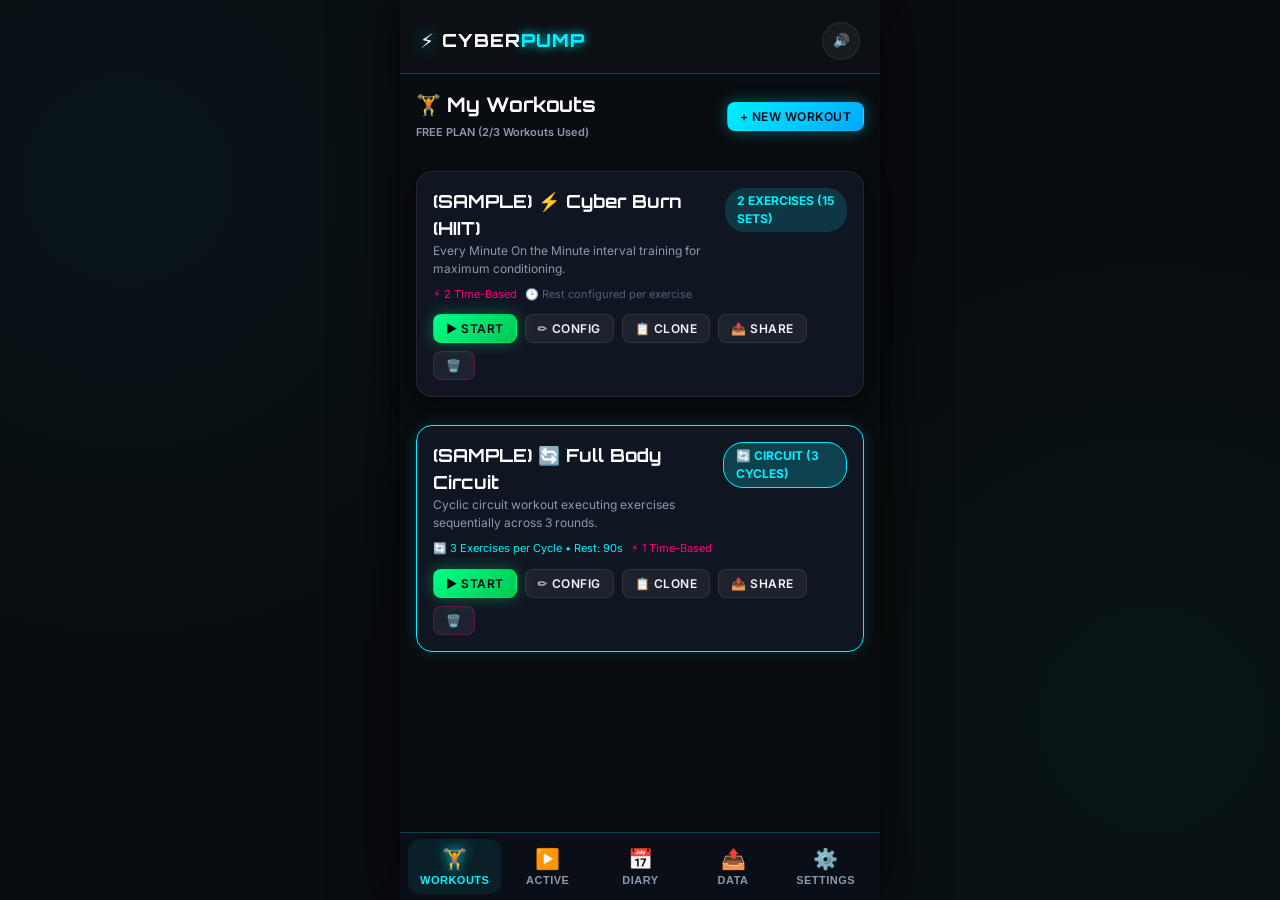
==== www/index.html @ 4a203f1d "Add files via upload" ====
<!DOCTYPE html>
<html lang="en">
<head>
  <meta charset="UTF-8">
  <meta name="viewport" content="width=device-width, initial-scale=1.0, maximum-scale=1.0, user-scalable=no, viewport-fit=cover">
  <title>CYBERPUMP - Workout Manager</title>
  
  <!-- Google Fonts -->
  <link rel="preconnect" href="https://fonts.googleapis.com">
  <link rel="preconnect" href="https://fonts.gstatic.com" crossorigin>
  <link href="https://fonts.googleapis.com/css2?family=Inter:wght@300;400;500;600;700&family=Orbitron:wght@600;800;900&display=swap" rel="stylesheet">
  
  <!-- PWA Manifest & iOS Meta Tags -->
  <link rel="manifest" href="manifest.json">
  <meta name="apple-mobile-web-app-capable" content="yes">
  <meta name="apple-mobile-web-app-status-bar-style" content="black-translucent">
  <meta name="apple-mobile-web-app-title" content="CYBERPUMP">
  <meta name="theme-color" content="#090c10">
  
  <!-- CSS Stylesheet -->
  <link rel="stylesheet" href="styles.css">

  <script>
    if ('serviceWorker' in navigator) {
      window.addEventListener('load', () => {
        navigator.serviceWorker.register('./sw.js').catch(err => console.warn('SW reg error:', err));
      });
    }
  </script>
</head>
<body>
  <div id="app" class="app-container">
    
    <!-- Top Header -->
    <header class="app-header">
      <div class="logo-container">
        <span class="logo-icon">⚡</span>
        <span class="logo-text">CYBER<span class="highlight">PUMP</span></span>
      </div>
      <div class="header-actions">
        <button id="quick-silent-toggle" class="icon-btn" title="Toggle Silent Mode">
          <span class="icon" id="silent-icon">🔊</span>
        </button>
      </div>
    </header>

    <!-- Main Dynamic Content Body -->
    <main id="main-content" class="main-content">
      <!-- Views will be dynamically injected here -->
    </main>

    <!-- Bottom Navigation Bar -->
    <nav class="bottom-nav">
      <button class="nav-item active" data-view="workouts">
        <span class="nav-icon">🏋️</span>
        <span class="nav-label">Workouts</span>
      </button>
      <button class="nav-item" data-view="active-workout">
        <span class="nav-icon">▶️</span>
        <span class="nav-label">Active</span>
        <span id="active-badge" class="nav-badge hidden">●</span>
      </button>
      <button class="nav-item" data-view="diary">
        <span class="nav-icon">📅</span>
        <span class="nav-label">Diary</span>
      </button>
      <button class="nav-item" data-view="share">
        <span class="nav-icon">📤</span>
        <span class="nav-label">Data</span>
      </button>
      <button class="nav-item" data-view="settings">
        <span class="nav-icon">⚙️</span>
        <span class="nav-label">Settings</span>
      </button>
    </nav>

    <!-- Global Modal Overlay -->
    <div id="modal-overlay" class="modal-overlay hidden">
      <div id="modal-container" class="modal-container">
        <button id="modal-close" class="modal-close-btn">&times;</button>
        <div id="modal-body" class="modal-body"></div>
      </div>
    </div>

    <!-- Notification Toast Container -->
    <div id="toast-container" class="toast-container"></div>
  </div>

  <!-- Cordova / Capacitor Native Bridge -->
  <script src="capacitor.js"></script>
  <!-- Audio Synth & Speech Script -->
  <script src="audio.js"></script>
  <!-- Local Storage & State Management -->
  <script src="storage.js"></script>
<!-- Data Sharing & Import/Export -->
  <script src="exportImport.js"></script>
  <!-- Smartwatch Media Bridge -->
  <script src="watchBridge.js"></script>
  <!-- Main Application Logic -->
  <script src="app.js"></script>
  <script src="iap.js"></script>
</body>
</html>
---- www/styles.css ----
/* ==========================================================================
   CYBERPUMP - Futuristic Mobile Design System
   ========================================================================== */

:root {
  /* Color Palette - Dark Cyber / Neon Fluo */
  --bg-dark: #090c10;
  --bg-card: rgba(18, 24, 38, 0.85);
  --bg-card-hover: rgba(26, 35, 54, 0.95);
  --bg-glass: rgba(15, 20, 32, 0.6);
  --bg-input: #0d131f;
  
  --border-glow: rgba(0, 240, 255, 0.25);
  --border-muted: rgba(255, 255, 255, 0.08);

  /* Fluo Accents */
  --fluo-cyan: #00f0ff;
  --fluo-lime: #00ff88;
  --fluo-magenta: #ff007f;
  --fluo-orange: #ff9900;
  --fluo-purple: #9d4edd;
  
  --text-main: #f0f4f8;
  --text-muted: #8a99ad;
  --text-dim: #506175;

  /* Fonts */
  --font-main: 'Inter', system-ui, -apple-system, sans-serif;
  --font-header: 'Orbitron', sans-serif;

  /* UI Spacing & Radius */
  --radius-lg: 16px;
  --radius-md: 12px;
  --radius-sm: 8px;
  
  /* Shadows & Glows */
  --shadow-neon-cyan: 0 0 15px rgba(0, 240, 255, 0.35);
  --shadow-neon-lime: 0 0 15px rgba(0, 255, 136, 0.35);
  --shadow-neon-magenta: 0 0 15px rgba(255, 0, 127, 0.35);
  --shadow-card: 0 8px 24px rgba(0, 0, 0, 0.5);
}

/* Reset & Base Setup */
* {
  box-sizing: border-box;
  margin: 0;
  padding: 0;
  touch-action: manipulation;
  -webkit-tap-highlight-color: transparent;
}

body {
  background-color: var(--bg-dark);
  color: var(--text-main);
  font-family: var(--font-main);
  font-size: 15px;
  line-height: 1.5;
  min-height: 100vh;
  overflow-x: hidden;
  background-image: 
    radial-gradient(circle at 10% 20%, rgba(0, 240, 255, 0.04) 0%, transparent 40%),
    radial-gradient(circle at 90% 80%, rgba(0, 255, 136, 0.04) 0%, transparent 40%);
  background-attachment: fixed;
}

/* Smartphone Container Framing */
.app-container {
  max-width: 480px;
  margin: 0 auto;
  min-height: 100vh;
  display: flex;
  flex-direction: column;
  position: relative;
  box-shadow: 0 0 50px rgba(0, 0, 0, 0.8);
  background-color: var(--bg-dark);
  padding-bottom: calc(72px + env(safe-area-inset-bottom, 0px));
}

/* Top App Header */
.app-header {
  min-height: 74px;
  padding-top: max(18px, env(safe-area-inset-top));
  padding-bottom: 10px;
  padding-left: 20px;
  padding-right: 20px;
  display: flex;
  align-items: center;
  justify-content: space-between;
  background: rgba(13, 17, 23, 0.95);
  backdrop-filter: blur(12px);
  border-bottom: 1px solid var(--border-glow);
  position: sticky;
  top: 0;
  z-index: 100;
}

.logo-container {
  display: flex;
  align-items: center;
  gap: 8px;
}

.logo-icon {
  font-size: 20px;
  filter: drop-shadow(0 0 8px var(--fluo-cyan));
}

.logo-text {
  font-family: var(--font-header);
  font-size: 18px;
  font-weight: 800;
  letter-spacing: 1px;
  color: #ffffff;
}

.logo-text .highlight {
  color: var(--fluo-cyan);
  text-shadow: 0 0 10px var(--fluo-cyan);
}

/* Header Buttons */
.icon-btn {
  background: rgba(255, 255, 255, 0.05);
  border: 1px solid var(--border-muted);
  color: var(--text-main);
  width: 38px;
  height: 38px;
  border-radius: 50%;
  display: flex;
  align-items: center;
  justify-content: center;
  cursor: pointer;
  transition: all 0.2s ease;
}

.icon-btn:active {
  transform: scale(0.92);
  border-color: var(--fluo-cyan);
}

.icon-btn.active {
  background: rgba(0, 240, 255, 0.15);
  border-color: var(--fluo-cyan);
  color: var(--fluo-cyan);
  box-shadow: var(--shadow-neon-cyan);
}

/* Main Content Wrapper */
.main-content {
  flex: 1;
  padding: 16px;
  display: flex;
  flex-direction: column;
  gap: 16px;
}

/* Bottom Navigation */
.bottom-nav {
  position: fixed;
  bottom: 0;
  left: 50%;
  transform: translateX(-50%);
  width: 100%;
  max-width: 480px;
  height: calc(68px + env(safe-area-inset-bottom, 0px));
  background: rgba(11, 15, 25, 0.95);
  backdrop-filter: blur(16px);
  border-top: 1px solid var(--border-glow);
  display: flex;
  justify-content: space-around;
  align-items: center;
  z-index: 100;
  padding: 0 8px env(safe-area-inset-bottom, 0px) 8px;
}

.nav-item {
  background: none;
  border: none;
  color: var(--text-muted);
  display: flex;
  flex-direction: column;
  align-items: center;
  gap: 3px;
  cursor: pointer;
  position: relative;
  padding: 8px 12px;
  border-radius: var(--radius-md);
  transition: all 0.2s ease;
  flex: 1;
}

.nav-icon {
  font-size: 20px;
}

.nav-label {
  font-size: 11px;
  font-weight: 600;
  letter-spacing: 0.5px;
  text-transform: uppercase;
}

.nav-item.active {
  color: var(--fluo-cyan);
  background: rgba(0, 240, 255, 0.08);
}

.nav-item.active .nav-icon {
  filter: drop-shadow(0 0 6px var(--fluo-cyan));
}

.nav-badge {
  position: absolute;
  top: 6px;
  right: 24%;
  color: var(--fluo-lime);
  font-size: 10px;
  animation: pulse 1.5s infinite;
}

/* Utility Cards & Sections */
.view-header {
  display: flex;
  justify-content: space-between;
  align-items: center;
  margin-bottom: 12px;
}

.view-title {
  font-family: var(--font-header);
  font-size: 20px;
  color: #ffffff;
  display: flex;
  align-items: center;
  gap: 8px;
}

.card {
  background: var(--bg-card);
  border: 1px solid var(--border-muted);
  border-radius: var(--radius-lg);
  padding: 16px;
  backdrop-filter: blur(8px);
  box-shadow: var(--shadow-card);
  transition: all 0.25s ease;
}

.card:hover {
  border-color: rgba(0, 240, 255, 0.3);
}

/* Buttons System */
.btn {
  display: inline-flex;
  align-items: center;
  justify-content: center;
  gap: 8px;
  padding: 12px 20px;
  font-family: var(--font-main);
  font-weight: 600;
  font-size: 14px;
  border-radius: var(--radius-md);
  border: 1px solid transparent;
  cursor: pointer;
  transition: all 0.2s ease;
  text-transform: uppercase;
  letter-spacing: 0.5px;
}

.btn:active {
  transform: scale(0.96);
}

.btn-primary {
  background: linear-gradient(135deg, var(--fluo-cyan), #00a8ff);
  color: #050a14;
  box-shadow: var(--shadow-neon-cyan);
}

.btn-primary:hover {
  background: linear-gradient(135deg, #33f3ff, #00f0ff);
}

.btn-success {
  background: linear-gradient(135deg, var(--fluo-lime), #00c853);
  color: #050a14;
  box-shadow: var(--shadow-neon-lime);
}

.btn-danger {
  background: linear-gradient(135deg, var(--fluo-magenta), #d50000);
  color: #ffffff;
  box-shadow: var(--shadow-neon-magenta);
}

.btn-secondary {
  background: rgba(255, 255, 255, 0.06);
  border: 1px solid var(--border-muted);
  color: var(--text-main);
}

.btn-secondary:hover {
  border-color: var(--fluo-cyan);
  color: var(--fluo-cyan);
}

.btn-sm {
  padding: 6px 12px;
  font-size: 12px;
  border-radius: var(--radius-sm);
}

.btn-block {
  width: 100%;
}

/* ⚡ ANIMAZIONE NEON PULSE PER I PULSANTI START */
@keyframes neonStartPulse {
  0% {
    box-shadow: 0 0 10px rgba(0, 255, 136, 0.4), 0 0 20px rgba(0, 255, 136, 0.2);
    transform: scale(1);
  }
  50% {
    box-shadow: 0 0 25px rgba(0, 255, 136, 0.95), 0 0 40px rgba(0, 255, 136, 0.6);
    transform: scale(1.02);
  }
  100% {
    box-shadow: 0 0 10px rgba(0, 255, 136, 0.4), 0 0 20px rgba(0, 255, 136, 0.2);
    transform: scale(1);
  }
}

.btn-neon-start {
  animation: neonStartPulse 1.8s infinite ease-in-out !important;
  background: linear-gradient(135deg, var(--fluo-lime), #00c853) !important;
  color: #050a14 !important;
  font-weight: 800 !important;
  border: none !important;
}

/* ⏸️ STILE DEDICATO PER I PULSANTI DI PAUSA (Arancione Fluo) */
.btn-pause-orange {
  background: rgba(255, 153, 0, 0.15) !important;
  color: var(--fluo-orange) !important;
  border: 1px solid var(--fluo-orange) !important;
  box-shadow: 0 0 10px rgba(255, 153, 0, 0.25) !important;
  font-weight: 700 !important;
}

/* Form Controls */
.form-group {
  display: flex;
  flex-direction: column;
  gap: 6px;
  margin-bottom: 12px;
}

.form-label {
  font-size: 12px;
  font-weight: 600;
  color: var(--text-muted);
  text-transform: uppercase;
  letter-spacing: 0.5px;
}

.form-input, .form-select, .form-textarea {
  background: var(--bg-input);
  border: 1px solid var(--border-muted);
  border-radius: var(--radius-md);
  padding: 12px;
  color: var(--text-main);
  font-family: var(--font-main);
  font-size: 14px;
  outline: none;
  transition: all 0.2s ease;
}

.form-input:focus, .form-select:focus, .form-textarea:focus {
  border-color: var(--fluo-cyan);
  box-shadow: 0 0 10px rgba(0, 240, 255, 0.2);
}

/* Select & Table Input Overrides */
select, .form-select, .table-input.row-type {
  background-color: var(--bg-input) !important;
  color: var(--fluo-cyan) !important;
  border: 1px solid var(--border-glow) !important;
  border-radius: var(--radius-sm);
  padding: 6px 10px;
  font-family: var(--font-main);
  font-size: 13px;
  font-weight: 600;
  outline: none;
  cursor: pointer;
  appearance: none;
  -webkit-appearance: none;
  -moz-appearance: none;
  background-image: url("data:image/svg+xml;utf8,<svg fill='%2300f0ff' height='24' viewBox='0 0 24 24' width='24' xmlns='http://www.w3.org/2000/svg'><path d='M7 10l5 5 5-5z'/></svg>") !important;
  background-repeat: no-repeat !important;
  background-position: right 6px center !important;
  background-size: 16px !important;
  padding-right: 24px !important;
  transition: all 0.2s ease;
}

select:focus, .table-input.row-type:focus {
  border-color: var(--fluo-cyan) !important;
  box-shadow: 0 0 8px rgba(0, 240, 255, 0.4) !important;
}

select option {
  background-color: #0d131f !important;
  color: #ffffff !important;
  padding: 10px;
}

/* Tabular Editor Styles */
.tabular-container {
  overflow-x: auto;
  border-radius: var(--radius-md);
  border: 1px solid var(--border-muted);
  background: var(--bg-card);
  margin-bottom: 16px;
}

.tabular-table {
  width: 100%;
  border-collapse: collapse;
  font-size: 13px;
  text-align: left;
}

.tabular-table th {
  background: rgba(0, 240, 255, 0.08);
  color: var(--fluo-cyan);
  padding: 10px 8px;
  font-weight: 700;
  text-transform: uppercase;
  letter-spacing: 0.5px;
  border-bottom: 1px solid var(--border-glow);
  white-space: nowrap;
}

.tabular-table td {
  padding: 8px;
  border-bottom: 1px solid rgba(255, 255, 255, 0.04);
  vertical-align: middle;
}

.tabular-table tr:hover {
  background: rgba(255, 255, 255, 0.02);
}

.table-input {
  background: var(--bg-input);
  border: 1px solid var(--border-muted);
  border-radius: var(--radius-sm);
  color: var(--text-main);
  padding: 6px 6px;
  font-size: 13px;
  width: 100%;
}

.table-input.row-type {
  min-width: 95px;
  font-weight: 600;
}

.table-input.row-sets,
.table-input.row-reps,
.table-input.row-weight,
.table-input.row-time,
.table-input.row-rest {
  width: 55px;
  text-align: center;
}

.table-input:focus {
  border-color: var(--fluo-cyan);
}

.action-btn-group {
  display: flex;
  gap: 4px;
}

/* Active Workout Focus Player */
.active-player-card {
  text-align: center;
  padding: 24px 16px;
  background: linear-gradient(180deg, rgba(20, 28, 45, 0.9), rgba(10, 14, 24, 0.95));
  border: 1px solid var(--fluo-cyan);
  box-shadow: 0 0 20px rgba(0, 240, 255, 0.15);
}

.exercise-badge {
  display: inline-block;
  background: rgba(0, 240, 255, 0.15);
  color: var(--fluo-cyan);
  padding: 4px 12px;
  border-radius: 20px;
  font-size: 12px;
  font-weight: 700;
  text-transform: uppercase;
  margin-bottom: 8px;
}

.exercise-title {
  font-family: var(--font-header);
  font-size: 24px;
  color: #ffffff;
  margin-bottom: 12px;
}

.metrics-grid {
  display: grid;
  grid-template-columns: repeat(3, 1fr);
  gap: 12px;
  margin: 16px 0;
}

.metric-box {
  background: rgba(0, 0, 0, 0.3);
  padding: 12px 8px;
  border-radius: var(--radius-md);
  border: 1px solid var(--border-muted);
}

.metric-value {
  font-family: var(--font-header);
  font-size: 22px;
  font-weight: 800;
  color: var(--fluo-lime);
}

.metric-label {
  font-size: 11px;
  color: var(--text-muted);
  text-transform: uppercase;
}

/* Rest Overlay & Countdown */
.rest-overlay {
  background: radial-gradient(circle at center, rgba(16, 25, 42, 0.98), rgba(8, 12, 20, 0.99));
  border: 2px solid var(--fluo-lime);
  border-radius: var(--radius-lg);
  padding: 24px;
  text-align: center;
  box-shadow: var(--shadow-neon-lime);
  animation: pulseGlow 2s infinite alternate;
}

.rest-timer-display {
  font-family: var(--font-header);
  font-size: 64px;
  font-weight: 900;
  color: var(--fluo-lime);
  text-shadow: 0 0 20px var(--fluo-lime);
  margin: 12px 0;
}

.next-up-banner {
  background: rgba(255, 255, 255, 0.05);
  border-radius: var(--radius-md);
  padding: 12px;
  margin: 16px 0;
  border-left: 4px solid var(--fluo-cyan);
}

/* Quick Queue Exercise Picker */
.queue-container {
  margin-top: 16px;
}

.queue-item {
  display: flex;
  align-items: center;
  justify-content: space-between;
  padding: 12px 16px;
  background: var(--bg-card);
  border: 1px solid var(--border-muted);
  border-radius: var(--radius-md);
  margin-bottom: 8px;
  cursor: pointer;
  transition: all 0.2s ease;
}

.queue-item.active {
  border-color: var(--fluo-cyan);
  background: rgba(0, 240, 255, 0.08);
}

.queue-item.completed {
  opacity: 0.5;
  text-decoration: line-through;
  border-color: transparent;
}

/* Modals */
.modal-overlay {
  position: fixed;
  top: 0;
  left: 0;
  width: 100vw;
  height: 100vh;
  background: rgba(0, 0, 0, 0.8);
  backdrop-filter: blur(8px);
  z-index: 1000;
  display: flex;
  align-items: center;
  justify-content: center;
  padding: 20px;
}

.modal-container {
  background: #0f172a;
  border: 1px solid var(--fluo-cyan);
  border-radius: var(--radius-lg);
  width: 100%;
  max-width: 440px;
  max-height: 85vh;
  overflow-y: auto;
  padding: 20px;
  position: relative;
  box-shadow: 0 0 30px rgba(0, 240, 255, 0.25);
}

.modal-close-btn {
  position: absolute;
  top: 12px;
  right: 16px;
  background: none;
  border: none;
  color: var(--text-muted);
  font-size: 24px;
  cursor: pointer;
}

/* Toast Notifications */
.toast-container {
  position: fixed;
  top: 70px;
  left: 50%;
  transform: translateX(-50%);
  z-index: 1100;
  display: flex;
  flex-direction: column;
  gap: 8px;
  width: 90%;
  max-width: 400px;
  pointer-events: none;
}

.toast {
  background: rgba(15, 23, 42, 0.95);
  border: 1px solid var(--fluo-cyan);
  color: var(--text-main);
  padding: 12px 16px;
  border-radius: var(--radius-md);
  box-shadow: 0 4px 12px rgba(0, 0, 0, 0.5);
  font-size: 13px;
  font-weight: 500;
  animation: slideDown 0.3s ease forwards;
}

/* Animations */
@keyframes pulse {
  0% { opacity: 0.4; }
  50% { opacity: 1; }
  100% { opacity: 0.4; }
}

@keyframes pulseGlow {
  0% { box-shadow: 0 0 10px rgba(0, 255, 136, 0.2); }
  100% { box-shadow: 0 0 25px rgba(0, 255, 136, 0.5); }
}

@keyframes slideDown {
  from { opacity: 0; transform: translateY(-10px); }
  to { opacity: 1; transform: translateY(0); }
}

.hidden {
  display: none !important;
}
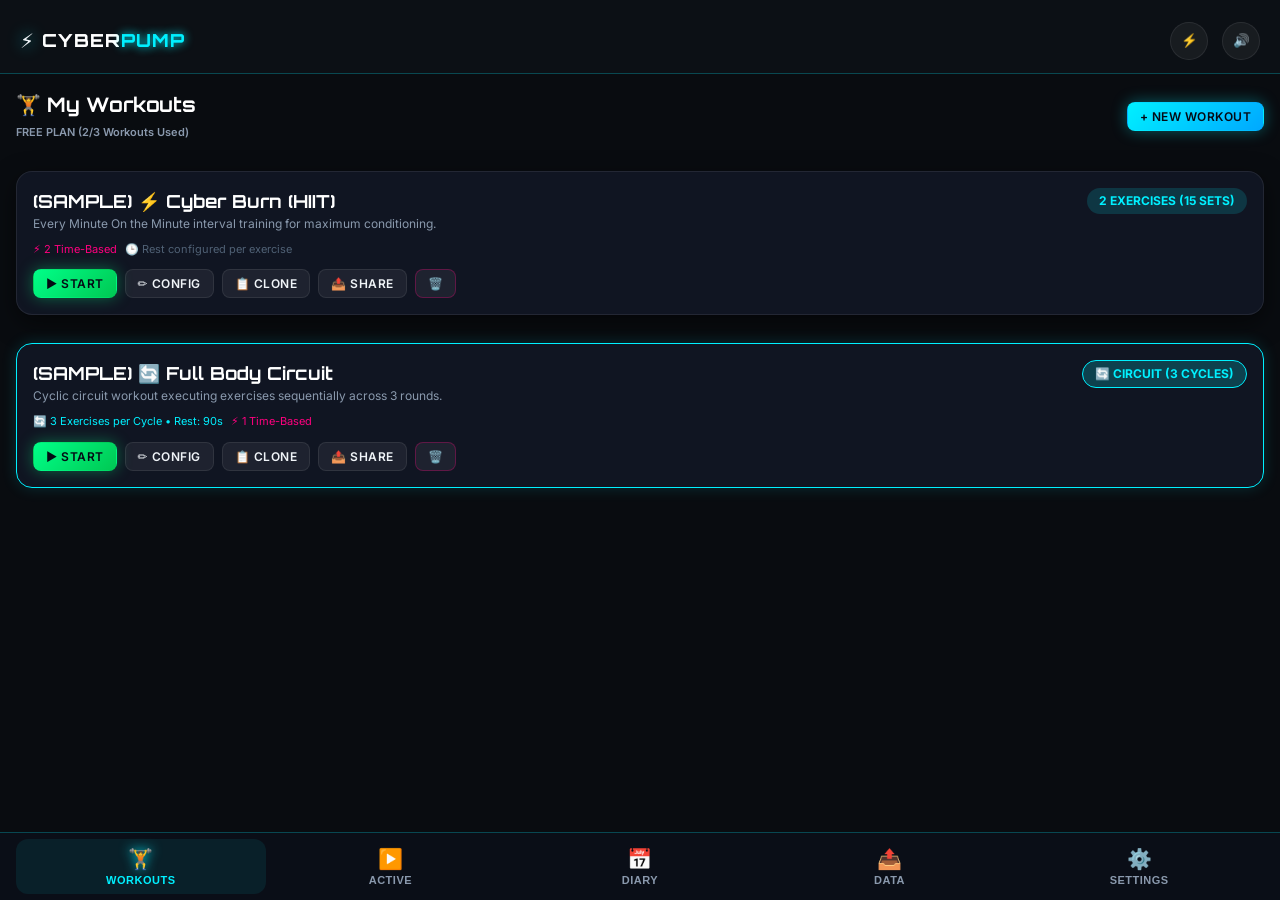
==== commit 34a92849: "Add files via upload" ====
--- a/www/index.html
+++ b/www/index.html
@@ -31,13 +31,16 @@
 <body>
   <div id="app" class="app-container">
     
-    <!-- Top Header -->
+<!-- Top Header -->
     <header class="app-header">
       <div class="logo-container">
         <span class="logo-icon">⚡</span>
         <span class="logo-text">CYBER<span class="highlight">PUMP</span></span>
       </div>
       <div class="header-actions">
+        <button id="quick-pump-toggle" class="icon-btn" title="Toggle PUMP Overdrive Mode">
+          <span class="icon" id="pump-icon">⚡</span>
+        </button>
         <button id="quick-silent-toggle" class="icon-btn" title="Toggle Silent Mode">
           <span class="icon" id="silent-icon">🔊</span>
         </button>
--- a/www/styles.css
+++ b/www/styles.css
@@ -145,6 +145,12 @@
   box-shadow: var(--shadow-neon-cyan);
 }
 
+.header-actions {
+  display: flex;
+  align-items: center;
+  gap: 14px; /* Spaziatura orizzontale pulita tra il fulmine e il silenzioso */
+}
+
 /* Main Content Wrapper */
 .main-content {
   flex: 1;
@@ -212,12 +218,11 @@
 .nav-badge {
   position: absolute;
   top: 6px;
-  right: 24%;
+  left: calc(50% + 8px); /* Ancorato sempre a destra dell'icona centrale */
   color: var(--fluo-lime);
   font-size: 10px;
   animation: pulse 1.5s infinite;
 }
-
 /* Utility Cards & Sections */
 .view-header {
   display: flex;
@@ -682,4 +687,93 @@
 
 .hidden {
   display: none !important;
+}
+
+/* ==========================================================================
+   Adattamento Full-Screen Orizzontale (Landscape)
+   ========================================================================== */
+@media (orientation: landscape) {
+  .app-container {
+    max-width: 100% !important;
+    padding-left: env(safe-area-inset-left, 0px);
+    padding-right: env(safe-area-inset-right, 0px);
+  }
+
+  .bottom-nav {
+    max-width: 100% !important;
+    padding-left: max(16px, env(safe-area-inset-left, 0px));
+    padding-right: max(16px, env(safe-area-inset-right, 0px));
+  }
+
+  .app-header {
+    padding-left: max(20px, env(safe-area-inset-left, 0px));
+    padding-right: max(20px, env(safe-area-inset-right, 0px));
+  }
+/* Allarga il modale per sfruttare lo schermo in orizzontale */
+  .modal-container {
+    max-width: 90% !important; /* Invece di 440px */
+  }
+}
+
+/* Stile Pulsante PUMP Mode Attivo */
+#quick-pump-toggle.active {
+  background: rgba(255, 0, 127, 0.2);
+  border-color: #ff007f;
+  color: var(--fluo-cyan);
+  box-shadow: 0 0 15px rgba(255, 0, 127, 0.6), 0 0 25px rgba(0, 240, 255, 0.4);
+  animation: pumpPulse 1.2s infinite alternate ease-in-out;
+}
+
+#quick-pump-toggle.active #pump-icon {
+  filter: drop-shadow(0 0 6px #ff007f);
+}
+
+@keyframes pumpPulse {
+  0% {
+    transform: scale(1);
+    box-shadow: 0 0 10px rgba(255, 0, 127, 0.5);
+  }
+  100% {
+    transform: scale(1.08);
+    box-shadow: 0 0 20px rgba(255, 0, 127, 0.9), 0 0 10px rgba(0, 240, 255, 0.6);
+  }
+}
+
+/* Animazione di pulsazione rapida sincronizzata col battito */
+@keyframes heartPulseAnim {
+  0% {
+    transform: scale(1);
+    text-shadow: 0 0 10px rgba(255, 0, 127, 0.5);
+  }
+  20% {
+    transform: scale(1.12); /* Ingrandimento temporaneo del timer */
+    text-shadow: 0 0 35px #ff007f, 0 0 50px #ff007f; /* Flash luminoso neon */
+  }
+  100% {
+    transform: scale(1);
+    text-shadow: 0 0 10px rgba(255, 0, 127, 0.5);
+  }
+}
+
+/* Pulsazione sottile per la scheda o lo sfondo */
+@keyframes bgPulseAnim {
+  0% {
+    box-shadow: 0 0 15px rgba(255, 0, 127, 0.2);
+  }
+  20% {
+    box-shadow: 0 0 40px rgba(255, 0, 127, 0.6);
+  }
+  100% {
+    box-shadow: 0 0 15px rgba(255, 0, 127, 0.2);
+  }
+}
+
+/* Classi di trigger attivate via JS ad ogni "tum-tum" */
+.heart-pulse-active {
+  animation: heartPulseAnim 0.18s ease-out !important;
+  display: inline-block; /* Necessario per consentire il transform: scale sui testi */
+}
+
+.card-pulse-active {
+  animation: bgPulseAnim 0.18s ease-out !important;
 }
